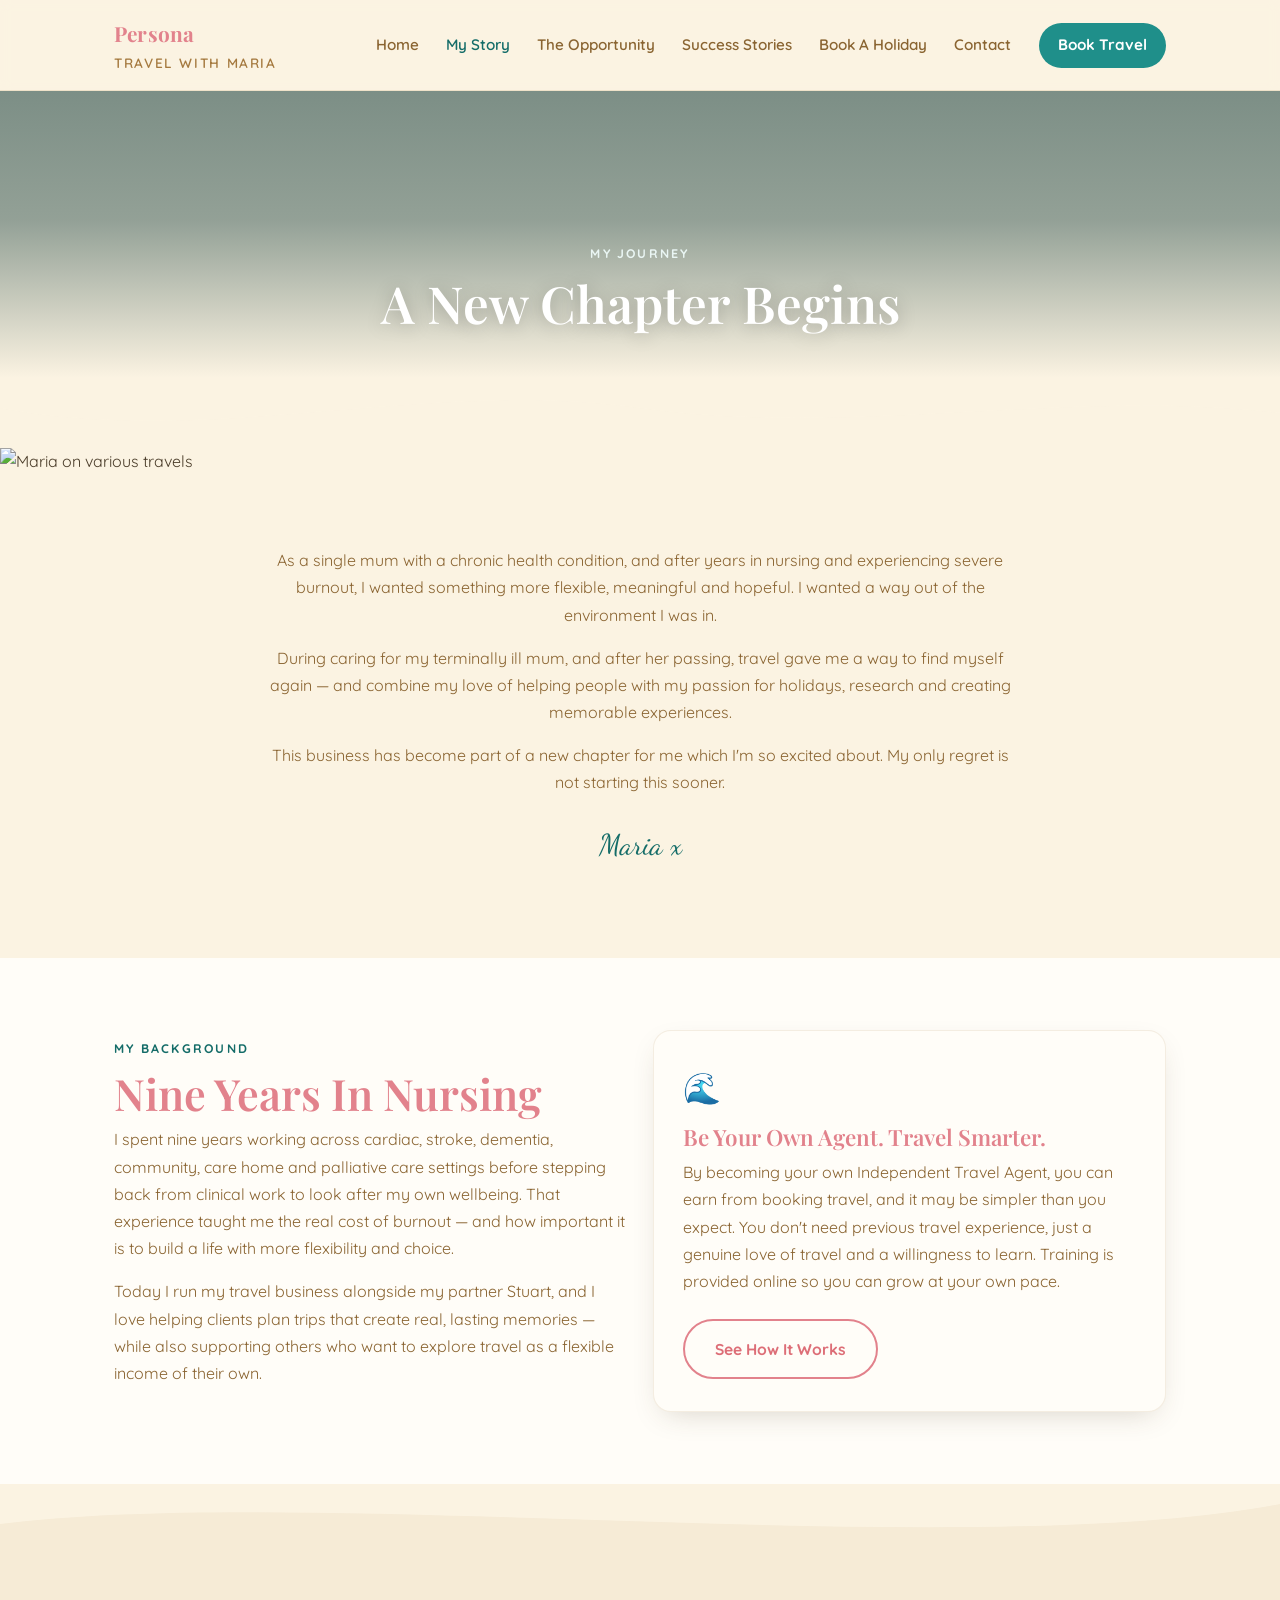
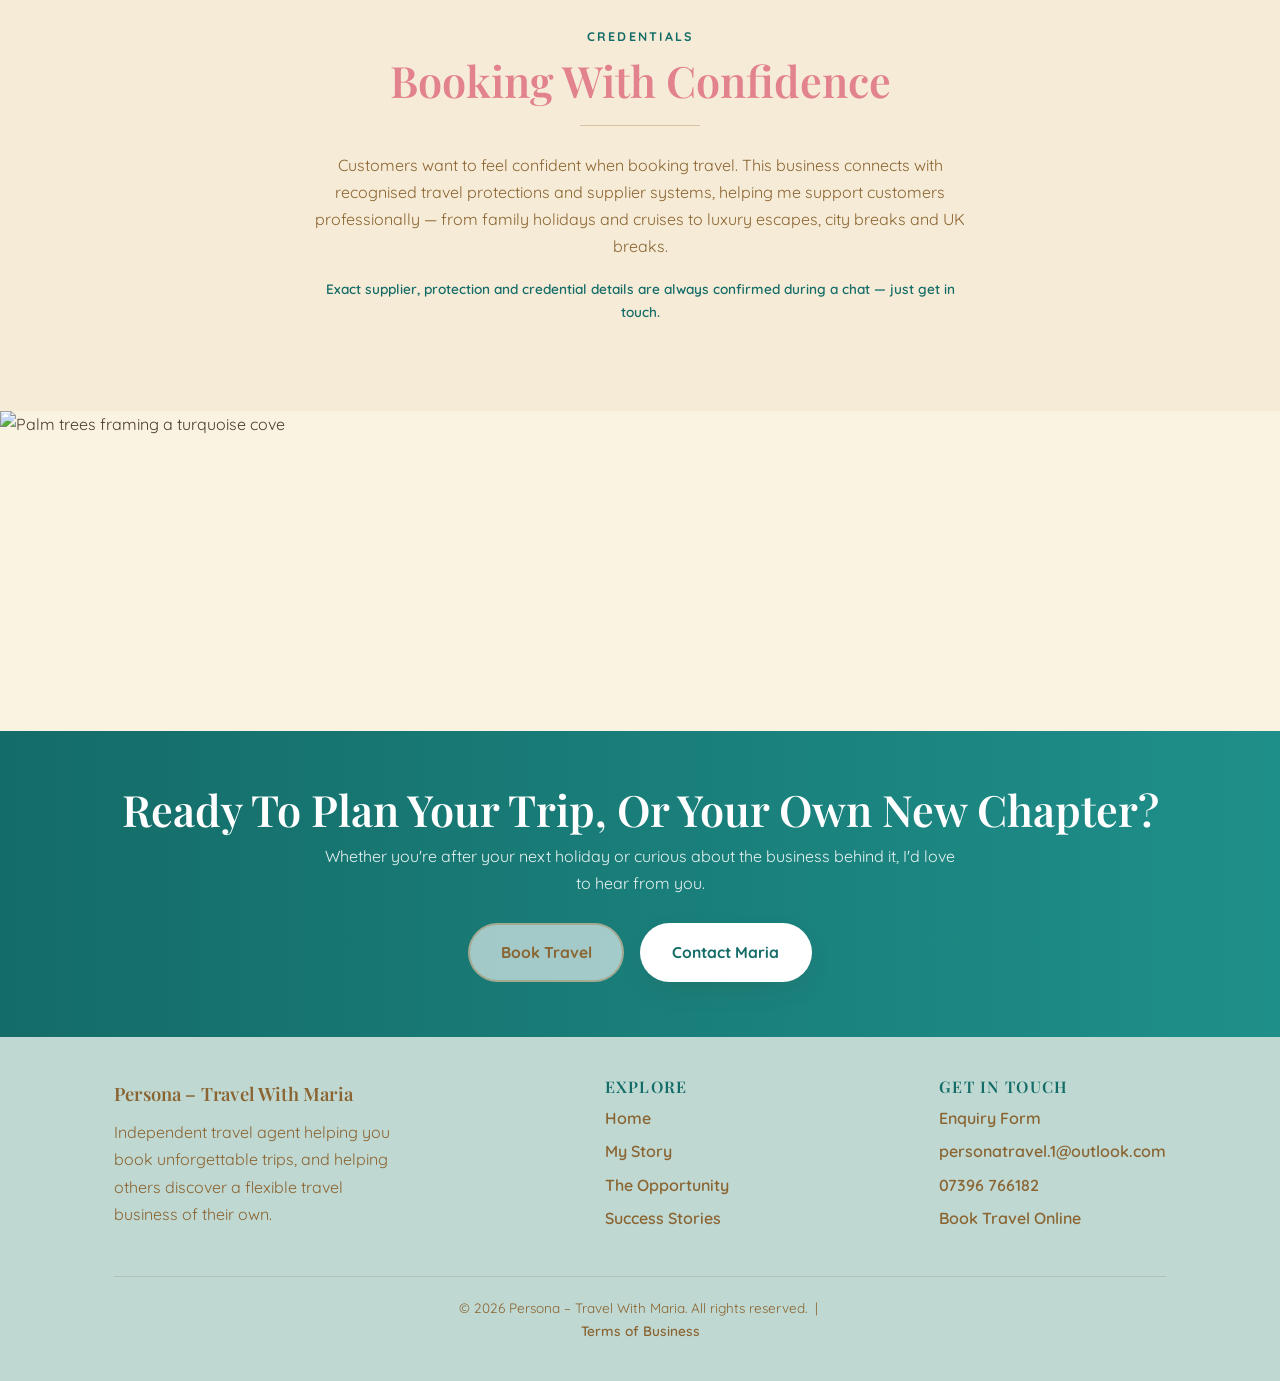
==== about.html @ ccb89469 "Add files via upload" ====
<!DOCTYPE html>
<html lang="en">
<head>
<meta charset="UTF-8">
<meta name="viewport" content="width=device-width, initial-scale=1.0">
<title>My Story | Persona – Travel With Maria</title>
<meta name="description" content="From nursing and burnout to building a flexible travel business — read Maria's journey.">
<link rel="stylesheet" href="style.css">
<meta property="og:type" content="website">
<meta property="og:title" content="My Story | Persona – Travel With Maria">
<meta property="og:description" content="From nursing and burnout to building a flexible travel business — read Maria's journey.">
<meta property="og:image" content="https://personatravelwithmaria.github.io/Persona-travel-with-maria/images/beach-cove-rocks.jpg">
<meta property="og:url" content="https://personatravelwithmaria.github.io/Persona-travel-with-maria/about.html">
<meta name="twitter:card" content="summary_large_image">
<meta name="twitter:title" content="My Story | Persona – Travel With Maria">
<meta name="twitter:description" content="From nursing and burnout to building a flexible travel business — read Maria's journey.">
<meta name="twitter:image" content="https://personatravelwithmaria.github.io/Persona-travel-with-maria/images/beach-cove-rocks.jpg">
</head>
<body>

<header class="site-header">
  <div class="nav-wrap">
    <a href="index.html" class="brand">Persona<span>Travel With Maria</span></a>
    <button class="nav-toggle" aria-label="Menu" onclick="document.querySelector('.main-nav').classList.toggle('open')">☰</button>
    <nav class="main-nav">
      <a href="index.html">Home</a>
      <a href="about.html" class="active">My Story</a>
      <a href="opportunity.html">The Opportunity</a>
      <a href="success-stories.html">Success Stories</a>
      <a href="holidays.html">Book A Holiday</a>
      <a href="contact.html">Contact</a>
      <a href="https://personatravelwithmaria.inteletravel.uk" target="_blank" rel="noopener" class="cta-link">Book Travel</a>
    </nav>
  </div>
</header>

<section class="hero photo" style="padding-bottom:2.5rem;background-image:url('images/beach-cove-rocks.jpg');">
  <div class="container hero-inner">
    <span class="eyebrow">My Journey</span>
    <h1 style="font-size:clamp(2.2rem,4.5vw,3.2rem);">A New Chapter Begins</h1>
  </div>
</section>

<div class="wave" aria-hidden="true">
  <svg viewBox="0 0 1200 70" preserveAspectRatio="none"><path d="M0,30 C200,70 400,0 600,30 C800,60 1000,10 1200,35 L1200,70 L0,70 Z" fill="#fbf3e2"/></svg>
</div>

<img src="images/maria-journey-strip.jpg" alt="Maria on various travels" style="width:100%;max-width:1400px;height:auto;display:block;margin:0 auto;">

<section class="section cream">
  <div class="container" style="max-width:800px;">
    <p style="text-align:center;">As a single mum with a chronic health condition, and after years in nursing and experiencing severe burnout, I wanted something more flexible, meaningful and hopeful. I wanted a way out of the environment I was in.</p>
    <p style="text-align:center;">During caring for my terminally ill mum, and after her passing, travel gave me a way to find myself again — and combine my love of helping people with my passion for holidays, research and creating memorable experiences.</p>
    <p style="text-align:center;">This business has become part of a new chapter for me which I'm so excited about. My only regret is not starting this sooner.</p>
    <p class="script center" style="font-size:1.8rem;margin-top:1.5rem;">Maria x</p>
  </div>
</section>

<section class="section white">
  <div class="container">
    <div class="grid cols-2" style="align-items:center;">
      <div>
        <span class="eyebrow">My Background</span>
        <h2>Nine Years In Nursing</h2>
        <p>I spent nine years working across cardiac, stroke, dementia, community, care home and palliative care settings before stepping back from clinical work to look after my own wellbeing. That experience taught me the real cost of burnout — and how important it is to build a life with more flexibility and choice.</p>
        <p>Today I run my travel business alongside my partner Stuart, and I love helping clients plan trips that create real, lasting memories — while also supporting others who want to explore travel as a flexible income of their own.</p>
      </div>
      <div class="card">
        <span class="icon">🌊</span>
        <h3>Be Your Own Agent. Travel Smarter.</h3>
        <p>By becoming your own Independent Travel Agent, you can earn from booking travel, and it may be simpler than you expect. You don't need previous travel experience, just a genuine love of travel and a willingness to learn. Training is provided online so you can grow at your own pace.</p>
        <a href="opportunity.html" class="btn btn-outline" style="margin-top:.5rem;">See How It Works</a>
      </div>
    </div>
  </div>
</section>

<div class="wave" aria-hidden="true">
  <svg viewBox="0 0 1200 70" preserveAspectRatio="none"><path d="M0,40 C300,0 900,80 1200,20 L1200,70 L0,70 Z" fill="#f6ebd6"/></svg>
</div>

<section class="section soft">
  <div class="container center" style="max-width:700px;">
    <span class="eyebrow">Credentials</span>
    <h2>Booking With Confidence</h2>
    <hr class="divider">
    <p>Customers want to feel confident when booking travel. This business connects with recognised travel protections and supplier systems, helping me support customers professionally — from family holidays and cruises to luxury escapes, city breaks and UK breaks.</p>
    <p style="font-size:.85rem;color:var(--teal-deep);font-weight:600;">Exact supplier, protection and credential details are always confirmed during a chat — just get in touch.</p>
  </div>
</section>

<img src="images/beach-palm-frame.jpg" alt="Palm trees framing a turquoise cove" style="width:100%;height:320px;object-fit:cover;display:block;">

<section class="strip">
  <h2>Ready To Plan Your Trip, Or Your Own New Chapter?</h2>
  <p>Whether you're after your next holiday or curious about the business behind it, I'd love to hear from you.</p>
  <div class="button-row">
    <a href="https://personatravelwithmaria.inteletravel.uk" target="_blank" rel="noopener" class="btn btn-ghost">Book Travel</a>
    <a href="contact.html" class="btn btn-primary" style="background:#fff;color:var(--teal-deep);">Contact Maria</a>
  </div>
</section>

<footer class="site-footer">
  <div class="container">
    <div class="foot-grid">
      <div>
        <a href="index.html" class="brand" style="font-size:1.15rem;">Persona – Travel With Maria</a>
        <p style="margin-top:.6rem;max-width:280px;">Independent travel agent helping you book unforgettable trips, and helping others discover a flexible travel business of their own.</p>
      </div>
      <div>
        <h4>Explore</h4>
        <a href="index.html">Home</a>
        <a href="about.html">My Story</a>
        <a href="opportunity.html">The Opportunity</a>
        <a href="success-stories.html">Success Stories</a>
      </div>
      <div>
        <h4>Get In Touch</h4>
        <a href="contact.html">Enquiry Form</a>
        <a href="mailto:personatravel.1@outlook.com">personatravel.1@outlook.com</a>
        <a href="tel:+447396766182">07396 766182</a>
        <a href="https://personatravelwithmaria.inteletravel.uk" target="_blank" rel="noopener">Book Travel Online</a>
      </div>
    </div>
    <div class="foot-bottom">
      &copy; <span id="year"></span> Persona – Travel With Maria. All rights reserved. &nbsp;|&nbsp; <a href="terms.html">Terms of Business</a>
    </div>
  </div>
</footer>
<script>document.getElementById('year').textContent = new Date().getFullYear();</script>
</body>
</html>
---- style.css ----
/* ============================================
   Persona – Travel With Maria
   Shared stylesheet
   ============================================ */

@import url('https://fonts.googleapis.com/css2?family=Playfair+Display:ital,wght@0,500;0,600;0,700;1,500&family=Quicksand:wght@400;500;600;700&family=Dancing+Script:wght@600;700&display=swap');

:root{
  --cream: #fbf3e2;
  --cream-soft: #f6ebd6;
  --white: #fffdf8;
  --coral: #e2828c;
  --coral-deep: #dd6e77;
  --gold: #a5793f;
  --gold-dark: #8a6431;
  --sage: #bfd8d2;
  --sage-deep: #a9cbc3;
  --teal: #1f8f8a;
  --teal-deep: #146c68;
  --ink: #4a3c29;
  --shadow: 0 10px 30px -12px rgba(74,60,41,0.25);
  --radius: 18px;
}

*{ box-sizing: border-box; }

html{ scroll-behavior: smooth; }

body{
  margin: 0;
  font-family: 'Quicksand', sans-serif;
  color: var(--ink);
  background: var(--cream);
  line-height: 1.7;
  -webkit-font-smoothing: antialiased;
}

h1,h2,h3,h4{
  font-family: 'Playfair Display', serif;
  color: var(--coral);
  font-weight: 600;
  margin: 0 0 .5rem;
  line-height: 1.15;
}

h1{ font-size: clamp(2.4rem, 5vw, 4rem); }
h2{ font-size: clamp(1.9rem, 4vw, 2.7rem); }
h3{ font-size: 1.4rem; }

p{ margin: 0 0 1rem; color: var(--gold-dark); }

a{ color: inherit; }

.script{
  font-family: 'Dancing Script', cursive;
  color: var(--teal-deep);
}

.eyebrow{
  text-transform: uppercase;
  letter-spacing: .18em;
  font-size: .78rem;
  font-weight: 700;
  color: var(--teal-deep);
  display: block;
  margin-bottom: .6rem;
}

.container{
  max-width: 1100px;
  margin: 0 auto;
  padding: 0 1.5rem;
}

.section{
  padding: 4.5rem 0;
}
.section.tight{ padding: 3rem 0; }
.section.cream{ background: var(--cream); }
.section.soft{ background: var(--cream-soft); }
.section.white{ background: var(--white); }

.center{ text-align: center; }

.divider{
  border: none;
  border-top: 1px solid rgba(165,121,63,0.35);
  width: 120px;
  margin: 1.2rem auto 1.6rem;
  position: relative;
}
.divider.left{ margin-left: 0; }
.divider::after{
  content: "✦";
  position: absolute;
  top: -11px; left: 50%;
  transform: translateX(-50%);
  background: inherit;
  color: var(--gold);
  font-size: .8rem;
  padding: 0 .4rem;
}
.section.cream .divider::after{ background: var(--cream); }
.section.soft .divider::after{ background: var(--cream-soft); }
.section.white .divider::after{ background: var(--white); }

/* ---------- Wave divider (signature motif) ---------- */
.wave{
  display:block;
  width: 100%;
  height: 70px;
  line-height: 0;
}
.wave svg{ width:100%; height:100%; display:block; }

/* ---------- Header / Nav ---------- */
header.site-header{
  position: sticky;
  top: 0;
  z-index: 100;
  background: rgba(251,243,226,0.92);
  backdrop-filter: blur(6px);
  border-bottom: 1px solid rgba(165,121,63,0.15);
}
.nav-wrap{
  max-width: 1100px;
  margin: 0 auto;
  padding: 1rem 1.5rem;
  display: flex;
  align-items: center;
  justify-content: space-between;
  gap: 1rem;
}
.brand{
  font-family: 'Playfair Display', serif;
  color: var(--coral);
  font-size: 1.3rem;
  font-weight: 700;
  text-decoration: none;
  letter-spacing: .01em;
}
.brand span{ color: var(--gold); font-family:'Quicksand',sans-serif; font-weight:600; font-size:.85rem; display:block; letter-spacing:.12em; text-transform:uppercase;}
nav.main-nav{
  display: flex;
  align-items: center;
  gap: 1.7rem;
  flex-wrap: wrap;
}
nav.main-nav a{
  text-decoration: none;
  font-weight: 600;
  font-size: .95rem;
  color: var(--gold-dark);
  position: relative;
  padding: .2rem 0;
}
nav.main-nav a:hover, nav.main-nav a.active{ color: var(--teal-deep); }
nav.main-nav a.cta-link{
  background: var(--teal);
  color: #fff !important;
  padding: .6rem 1.2rem;
  border-radius: 999px;
  font-weight: 700;
}
nav.main-nav a.cta-link:hover{ background: var(--teal-deep); }

.nav-toggle{ display:none; }

/* ---------- Hero ---------- */
.hero{
  position: relative;
  padding: 5.5rem 0 4rem;
  background: linear-gradient(180deg, #eaf6f4 0%, var(--cream) 70%);
  overflow: hidden;
  text-align: center;
}
.hero::before{
  content:"";
  position:absolute; inset:0 0 auto 0; height: 260px;
  background:
    radial-gradient(60% 70% at 20% 0%, rgba(31,143,138,0.35), transparent 60%),
    radial-gradient(50% 60% at 80% 0%, rgba(191,216,210,0.55), transparent 60%),
    linear-gradient(180deg, #1f8f8a 0%, #63b9b1 35%, #cfe9e3 75%, rgba(251,243,226,0) 100%);
  opacity: .9;
}
.hero-inner{ position: relative; z-index: 2; max-width: 780px; margin: 0 auto; padding-top: 2.5rem;}
.hero .eyebrow{ color: var(--teal-deep); }
.hero h1{ margin-bottom: .3rem; }
.hero .sub{
  font-family: 'Quicksand', sans-serif;
  color: var(--gold-dark);
  font-size: 1.25rem;
  font-weight: 600;
  margin: 1rem 0 2rem;
}

/* ---------- Photo hero variant ---------- */
.hero.photo{
  background-size: cover;
  background-position: center;
  padding: 7rem 0 5.5rem;
}
.hero.photo::before{
  background: linear-gradient(180deg, rgba(20,60,58,.55) 0%, rgba(20,60,58,.45) 45%, rgba(251,243,226,0.97) 100%);
  height: 100%;
  opacity: 1;
}
.hero.photo .eyebrow{ color: #eaf6f4; }
.hero.photo h1{ color: #fff; text-shadow: 0 2px 18px rgba(0,0,0,.25); }
.hero.photo .sub{ color: #fdf8ea; }

/* ---------- Full-bleed photo banner (mid page) ---------- */
.photo-banner{
  position: relative;
  background-size: cover;
  background-position: center;
  padding: 4.5rem 1.5rem;
  text-align: center;
  color: #fff;
}
.photo-banner::before{
  content:"";
  position:absolute; inset:0;
  background: linear-gradient(90deg, rgba(20,60,58,.72), rgba(31,143,138,.42));
}
.photo-banner > *{ position: relative; z-index: 2; }
.photo-banner h2{ color: #fff; text-shadow: 0 2px 14px rgba(0,0,0,.25); }
.photo-banner p{ color: rgba(255,255,255,.92); max-width: 640px; margin: 0 auto 1.5rem; }
.button-row{
  display: flex;
  gap: 1rem;
  justify-content: center;
  flex-wrap: wrap;
}

/* ---------- Buttons ---------- */
.btn{
  display: inline-block;
  padding: .9rem 1.9rem;
  border-radius: 999px;
  font-weight: 700;
  text-decoration: none;
  font-size: .98rem;
  border: 2px solid transparent;
  transition: transform .15s ease, box-shadow .15s ease, background .15s ease;
  cursor: pointer;
}
.btn:hover{ transform: translateY(-2px); }
.btn-primary{ background: var(--teal); color: #fff; box-shadow: var(--shadow); }
.btn-primary:hover{ background: var(--teal-deep); }
.btn-outline{ background: transparent; border-color: var(--coral); color: var(--coral-deep); }
.btn-outline:hover{ background: var(--coral); color: #fff; }
.btn-ghost{ background: rgba(255,255,255,0.6); border-color: rgba(165,121,63,.4); color: var(--gold-dark); }

/* ---------- Cards / Grids ---------- */
.grid{
  display: grid;
  gap: 1.6rem;
}
.grid.cols-2{ grid-template-columns: repeat(2, 1fr); }
.grid.cols-3{ grid-template-columns: repeat(3, 1fr); }
.grid.cols-4{ grid-template-columns: repeat(4, 1fr); }

.card{
  background: var(--white);
  border-radius: var(--radius);
  padding: 2rem 1.8rem;
  box-shadow: var(--shadow);
  border: 1px solid rgba(165,121,63,.12);
}
.card h3{ color: var(--coral); }
.card .icon{ font-size: 1.9rem; display:block; margin-bottom: .7rem; }

.pill{
  display:inline-block;
  background: var(--cream-soft);
  color: var(--gold-dark);
  border: 1px solid rgba(165,121,63,.3);
  border-radius: 999px;
  padding: .5rem 1.1rem;
  font-weight: 600;
  font-size: .92rem;
  margin: .25rem;
}

.avatar{
  width: 76px; height: 76px;
  border-radius: 50%;
  background: linear-gradient(135deg, var(--teal), var(--sage-deep));
  color: #fff;
  display:flex; align-items:center; justify-content:center;
  font-family:'Playfair Display',serif;
  font-size: 1.6rem;
  font-weight: 700;
  margin: 0 auto 1rem;
  box-shadow: var(--shadow);
}
.avatar-photo{
  width: 108px; height: 108px;
  border-radius: 22px;
  object-fit: cover;
  display: block;
  margin: 0 auto 1rem;
  box-shadow: var(--shadow);
  border: 3px solid var(--white);
  background: var(--cream-soft);
}

/* ---------- Banner strips ---------- */
.strip{
  background: linear-gradient(90deg, var(--teal-deep), var(--teal));
  color: #fff;
  text-align: center;
  padding: 3.4rem 1.5rem;
}
.strip h2{ color: #fff; }
.strip p{ color: rgba(255,255,255,.9); max-width: 640px; margin: 0 auto 1.6rem; }

.sage-band{ background: var(--sage); height: 60px; }

/* ---------- FAQ ---------- */
details.faq{
  background: var(--white);
  border-radius: 14px;
  padding: 1.1rem 1.4rem;
  margin-bottom: .9rem;
  border: 1px solid rgba(165,121,63,.15);
  box-shadow: var(--shadow);
}
details.faq summary{
  cursor: pointer;
  font-weight: 700;
  color: var(--coral-deep);
  font-family:'Playfair Display',serif;
  font-size: 1.05rem;
  list-style: none;
}
details.faq summary::-webkit-details-marker{ display:none; }
details.faq summary::after{
  content: "+";
  float: right;
  color: var(--teal);
  font-weight: 700;
  font-size: 1.2rem;
}
details.faq[open] summary::after{ content: "–"; }
details.faq p{ margin-top: .8rem; }

/* ---------- Testimonial ---------- */
.testimonial{
  background: var(--white);
  border-radius: var(--radius);
  padding: 2.2rem;
  box-shadow: var(--shadow);
  border: 1px solid rgba(165,121,63,.12);
}
.testimonial h3{ font-family:'Dancing Script',cursive; font-size:1.9rem; color: var(--gold); margin-bottom: .4rem;}
.testimonial p{ font-size: .97rem; }

/* ---------- Footer ---------- */
footer.site-footer{
  background: var(--sage);
  padding: 2.6rem 0 2rem;
  color: var(--gold-dark);
}
footer.site-footer .foot-grid{
  display:flex; flex-wrap:wrap; gap: 2rem; justify-content: space-between; align-items:flex-start;
}
footer.site-footer h4{ color: var(--teal-deep); font-size:1rem; text-transform:uppercase; letter-spacing:.08em; }
footer.site-footer a{ text-decoration:none; color: var(--gold-dark); display:block; margin-bottom:.4rem; font-weight:600;}
footer.site-footer a:hover{ color: var(--teal-deep); }
.foot-bottom{
  text-align:center;
  margin-top: 2rem;
  padding-top: 1.2rem;
  border-top: 1px solid rgba(74,60,41,.15);
  font-size: .85rem;
}
.foot-bottom a{ display:inline; color: var(--teal-deep); }

/* ---------- Forms ---------- */
form.enquiry{
  background: var(--white);
  border-radius: var(--radius);
  padding: 2.4rem;
  box-shadow: var(--shadow);
  border: 1px solid rgba(165,121,63,.12);
  max-width: 640px;
  margin: 0 auto;
}
.field{ margin-bottom: 1.3rem; }
.field label{
  display:block;
  font-weight: 700;
  color: var(--gold-dark);
  margin-bottom: .4rem;
  font-size: .92rem;
}
.field input, .field select, .field textarea{
  width: 100%;
  padding: .8rem 1rem;
  border-radius: 10px;
  border: 1.5px solid rgba(165,121,63,.35);
  background: var(--cream-soft);
  font-family: 'Quicksand', sans-serif;
  font-size: .97rem;
  color: var(--ink);
}
.field textarea{ min-height: 130px; resize: vertical; }
.field input:focus, .field select:focus, .field textarea:focus{
  outline: 3px solid rgba(31,143,138,.35);
  border-color: var(--teal);
}
.contact-info{
  display:flex; gap: 1.4rem; flex-wrap: wrap; justify-content:center; margin: 1.6rem 0 2.6rem;
}
.contact-info .item{
  background: var(--white);
  border-radius: 14px;
  padding: 1.1rem 1.6rem;
  box-shadow: var(--shadow);
  font-weight: 700;
  color: var(--teal-deep);
  text-decoration: none;
  border: 1px solid rgba(165,121,63,.12);
}
.contact-info .item span{ display:block; color: var(--gold-dark); font-weight:600; font-size:.8rem; text-transform:uppercase; letter-spacing:.06em; }

/* ---------- Terms page ---------- */
.legal h2{ margin-top: 2.2rem; font-size: 1.35rem; }
.legal ul{ color: var(--gold-dark); }
.legal p, .legal li{ color: var(--gold-dark); }
.legal .meta{ color: var(--teal-deep); font-weight: 700; }

/* ---------- Responsive ---------- */
@media (max-width: 860px){
  .grid.cols-2, .grid.cols-3, .grid.cols-4{ grid-template-columns: 1fr; }
  .contact-info{ flex-direction: column; align-items: stretch; }
}
@media (max-width: 720px){
  nav.main-nav{
    position: fixed; inset: 64px 0 auto auto;
    flex-direction: column;
    background: var(--cream);
    width: 220px;
    padding: 1.2rem;
    border-radius: 0 0 0 14px;
    box-shadow: var(--shadow);
    align-items: flex-start;
    transform: translateX(110%);
    transition: transform .25s ease;
  }
  nav.main-nav.open{ transform: translateX(0); }
  .nav-toggle{
    display:block;
    background:none; border:none; font-size:1.6rem; color:var(--coral); cursor:pointer;
  }
}
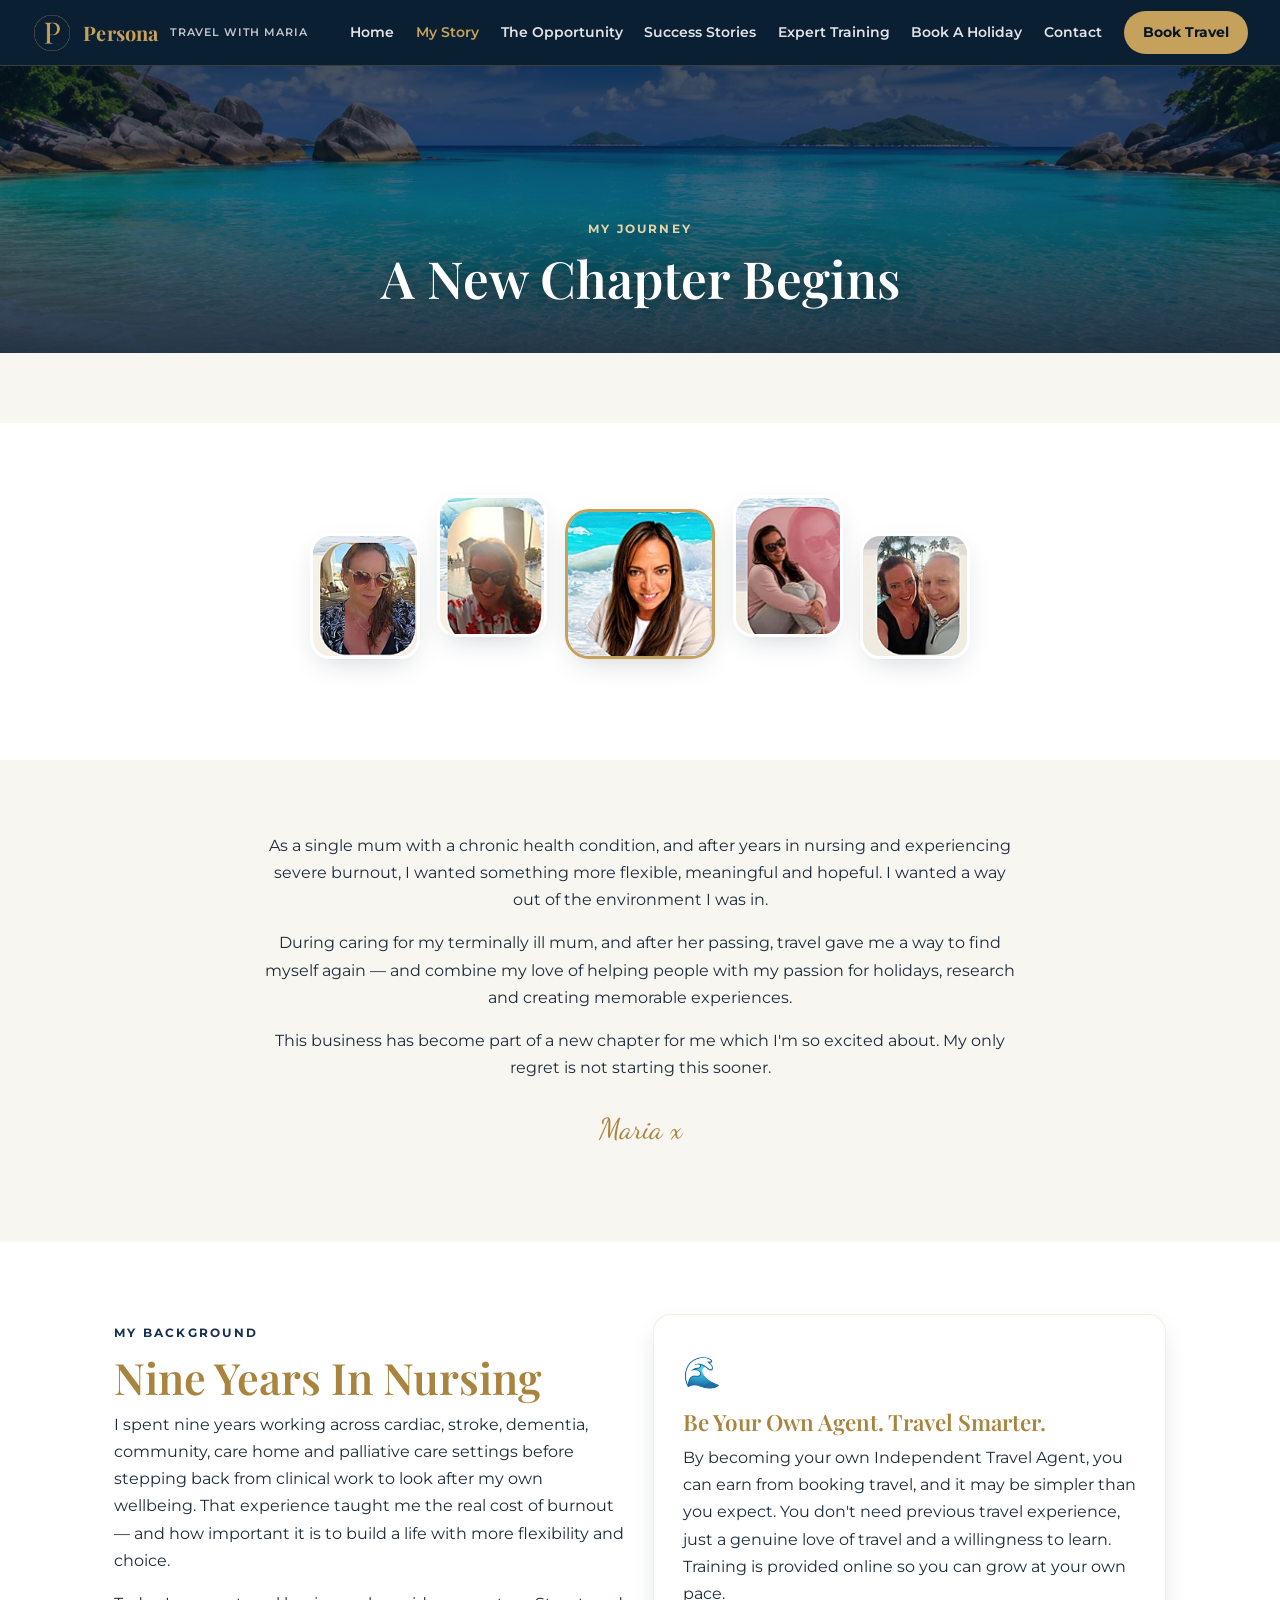
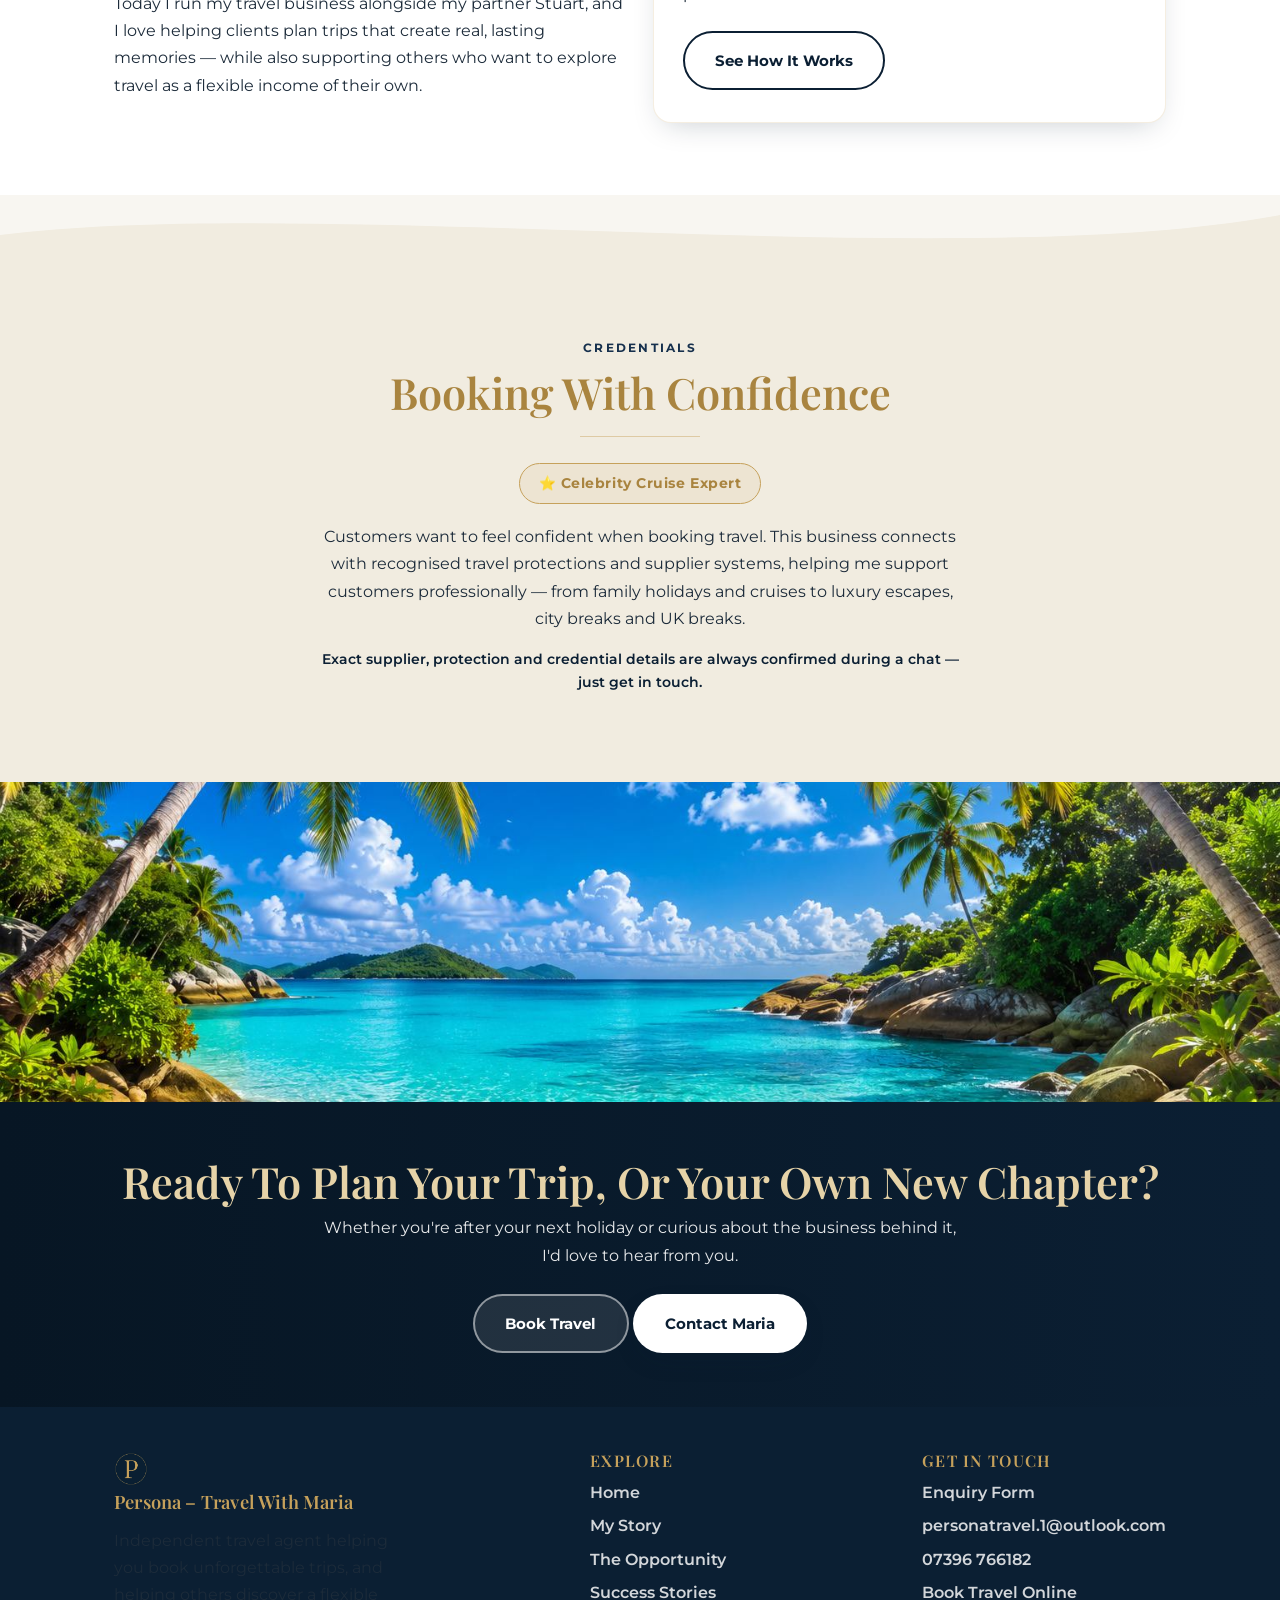
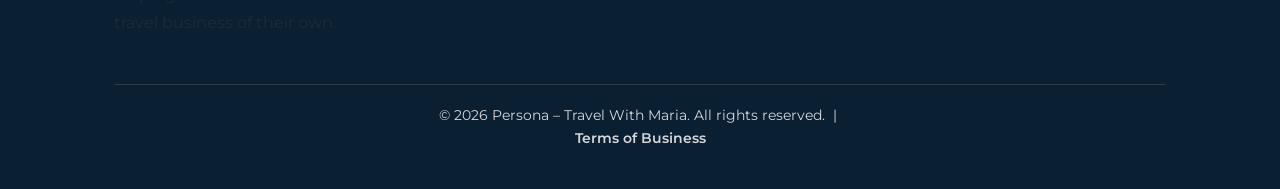
==== commit de3d5da7: "Add files via upload" ====
--- a/about.html
+++ b/about.html
@@ -20,13 +20,14 @@
 
 <header class="site-header">
   <div class="nav-wrap">
-    <a href="index.html" class="brand">Persona<span>Travel With Maria</span></a>
+    <a href="index.html" class="brand"><img src="images/logo-p.png" alt="Persona logo" class="logo-mark">Persona<span>Travel With Maria</span></a>
     <button class="nav-toggle" aria-label="Menu" onclick="document.querySelector('.main-nav').classList.toggle('open')">☰</button>
     <nav class="main-nav">
       <a href="index.html">Home</a>
       <a href="about.html" class="active">My Story</a>
       <a href="opportunity.html">The Opportunity</a>
       <a href="success-stories.html">Success Stories</a>
+      <a href="training.html">Expert Training</a>
       <a href="holidays.html">Book A Holiday</a>
       <a href="contact.html">Contact</a>
       <a href="https://personatravelwithmaria.inteletravel.uk" target="_blank" rel="noopener" class="cta-link">Book Travel</a>
@@ -42,10 +43,20 @@
 </section>
 
 <div class="wave" aria-hidden="true">
-  <svg viewBox="0 0 1200 70" preserveAspectRatio="none"><path d="M0,30 C200,70 400,0 600,30 C800,60 1000,10 1200,35 L1200,70 L0,70 Z" fill="#fbf3e2"/></svg>
+  <svg viewBox="0 0 1200 70" preserveAspectRatio="none"><path d="M0,30 C200,70 400,0 600,30 C800,60 1000,10 1200,35 L1200,70 L0,70 Z" fill="#f8f6f1"/></svg>
 </div>
 
-<img src="images/maria-journey-strip.jpg" alt="Maria on various travels" style="width:100%;max-width:1400px;height:auto;display:block;margin:0 auto;">
+<section class="section white">
+  <div class="container center">
+    <div style="display:flex;justify-content:center;align-items:flex-end;gap:1.1rem;flex-wrap:wrap;margin-bottom:1.8rem;">
+      <img src="images/journey/p1_single.jpg" alt="Maria travelling" style="width:110px;height:126px;object-fit:cover;border-radius:20px;box-shadow:var(--shadow);border:3px solid var(--white);">
+      <img src="images/journey/p2_floral.jpg" alt="Maria travelling" style="width:110px;height:142px;object-fit:cover;border-radius:20px;box-shadow:var(--shadow);border:3px solid var(--white);margin-bottom:1.4rem;">
+      <img src="images/journey/p3_main.jpg" alt="Maria" style="width:150px;height:150px;object-fit:cover;border-radius:24px;box-shadow:var(--shadow);border:3px solid var(--gold);">
+      <img src="images/journey/p4_pink.jpg" alt="Maria travelling" style="width:110px;height:142px;object-fit:cover;border-radius:20px;box-shadow:var(--shadow);border:3px solid var(--white);margin-bottom:1.4rem;">
+      <img src="images/journey/p5_couple.jpg" alt="Maria and Stuart" style="width:110px;height:126px;object-fit:cover;border-radius:20px;box-shadow:var(--shadow);border:3px solid var(--white);">
+    </div>
+  </div>
+</section>
 
 <section class="section cream">
   <div class="container" style="max-width:800px;">
@@ -76,7 +87,7 @@
 </section>
 
 <div class="wave" aria-hidden="true">
-  <svg viewBox="0 0 1200 70" preserveAspectRatio="none"><path d="M0,40 C300,0 900,80 1200,20 L1200,70 L0,70 Z" fill="#f6ebd6"/></svg>
+  <svg viewBox="0 0 1200 70" preserveAspectRatio="none"><path d="M0,40 C300,0 900,80 1200,20 L1200,70 L0,70 Z" fill="#f1ece0"/></svg>
 </div>
 
 <section class="section soft">
@@ -84,8 +95,9 @@
     <span class="eyebrow">Credentials</span>
     <h2>Booking With Confidence</h2>
     <hr class="divider">
+    <span class="badge-gold" style="background:rgba(198,161,91,.1);color:var(--gold-deep);">⭐ Celebrity Cruise Expert</span>
     <p>Customers want to feel confident when booking travel. This business connects with recognised travel protections and supplier systems, helping me support customers professionally — from family holidays and cruises to luxury escapes, city breaks and UK breaks.</p>
-    <p style="font-size:.85rem;color:var(--teal-deep);font-weight:600;">Exact supplier, protection and credential details are always confirmed during a chat — just get in touch.</p>
+    <p style="font-size:.85rem;color:var(--navy);font-weight:600;">Exact supplier, protection and credential details are always confirmed during a chat — just get in touch.</p>
   </div>
 </section>
 
@@ -96,7 +108,7 @@
   <p>Whether you're after your next holiday or curious about the business behind it, I'd love to hear from you.</p>
   <div class="button-row">
     <a href="https://personatravelwithmaria.inteletravel.uk" target="_blank" rel="noopener" class="btn btn-ghost">Book Travel</a>
-    <a href="contact.html" class="btn btn-primary" style="background:#fff;color:var(--teal-deep);">Contact Maria</a>
+    <a href="contact.html" class="btn btn-primary" style="background:#fff;color:var(--navy);">Contact Maria</a>
   </div>
 </section>
 
@@ -104,7 +116,7 @@
   <div class="container">
     <div class="foot-grid">
       <div>
-        <a href="index.html" class="brand" style="font-size:1.15rem;">Persona – Travel With Maria</a>
+        <a href="index.html" class="brand" style="font-size:1.15rem;"><img src="images/logo-p.png" alt="Persona logo" class="logo-mark" style="width:34px;height:34px;">Persona – Travel With Maria</a>
         <p style="margin-top:.6rem;max-width:280px;">Independent travel agent helping you book unforgettable trips, and helping others discover a flexible travel business of their own.</p>
       </div>
       <div>
--- a/style.css
+++ b/style.css
@@ -1,24 +1,22 @@
 /* ============================================
    Persona – Travel With Maria
-   Shared stylesheet
+   Shared stylesheet — Navy & Gold Edition
    ============================================ */
 
-@import url('https://fonts.googleapis.com/css2?family=Playfair+Display:ital,wght@0,500;0,600;0,700;1,500&family=Quicksand:wght@400;500;600;700&family=Dancing+Script:wght@600;700&display=swap');
+@import url('https://fonts.googleapis.com/css2?family=Playfair+Display:ital,wght@0,500;0,600;0,700;1,500&family=Montserrat:wght@400;500;600;700;800&family=Dancing+Script:wght@600;700&display=swap');
 
 :root{
-  --cream: #fbf3e2;
-  --cream-soft: #f6ebd6;
-  --white: #fffdf8;
-  --coral: #e2828c;
-  --coral-deep: #dd6e77;
-  --gold: #a5793f;
-  --gold-dark: #8a6431;
-  --sage: #bfd8d2;
-  --sage-deep: #a9cbc3;
-  --teal: #1f8f8a;
-  --teal-deep: #146c68;
-  --ink: #4a3c29;
-  --shadow: 0 10px 30px -12px rgba(74,60,41,0.25);
+  --navy: #0b1f33;
+  --navy-deep: #071624;
+  --navy-soft: #16304d;
+  --gold: #c6a15b;
+  --gold-deep: #a9843f;
+  --gold-light: #e6d3a8;
+  --white: #ffffff;
+  --ivory: #f8f6f1;
+  --ivory-soft: #f1ece0;
+  --ink: #1c2b3a;
+  --shadow: 0 10px 30px -12px rgba(11,31,51,0.25);
   --radius: 18px;
 }
 
@@ -28,16 +26,16 @@
 
 body{
   margin: 0;
-  font-family: 'Quicksand', sans-serif;
+  font-family: 'Montserrat', sans-serif;
   color: var(--ink);
-  background: var(--cream);
+  background: var(--ivory);
   line-height: 1.7;
   -webkit-font-smoothing: antialiased;
 }
 
 h1,h2,h3,h4{
   font-family: 'Playfair Display', serif;
-  color: var(--coral);
+  color: var(--gold-deep);
   font-weight: 600;
   margin: 0 0 .5rem;
   line-height: 1.15;
@@ -47,13 +45,13 @@
 h2{ font-size: clamp(1.9rem, 4vw, 2.7rem); }
 h3{ font-size: 1.4rem; }
 
-p{ margin: 0 0 1rem; color: var(--gold-dark); }
+p{ margin: 0 0 1rem; color: var(--ink); }
 
 a{ color: inherit; }
 
 .script{
   font-family: 'Dancing Script', cursive;
-  color: var(--teal-deep);
+  color: var(--gold-deep);
 }
 
 .eyebrow{
@@ -61,7 +59,7 @@
   letter-spacing: .18em;
   font-size: .78rem;
   font-weight: 700;
-  color: var(--teal-deep);
+  color: var(--navy-soft);
   display: block;
   margin-bottom: .6rem;
 }
@@ -76,15 +74,15 @@
   padding: 4.5rem 0;
 }
 .section.tight{ padding: 3rem 0; }
-.section.cream{ background: var(--cream); }
-.section.soft{ background: var(--cream-soft); }
+.section.cream{ background: var(--ivory); }
+.section.soft{ background: var(--ivory-soft); }
 .section.white{ background: var(--white); }
 
 .center{ text-align: center; }
 
 .divider{
   border: none;
-  border-top: 1px solid rgba(165,121,63,0.35);
+  border-top: 1px solid rgba(198,161,91,0.45);
   width: 120px;
   margin: 1.2rem auto 1.6rem;
   position: relative;
@@ -100,8 +98,8 @@
   font-size: .8rem;
   padding: 0 .4rem;
 }
-.section.cream .divider::after{ background: var(--cream); }
-.section.soft .divider::after{ background: var(--cream-soft); }
+.section.cream .divider::after{ background: var(--ivory); }
+.section.soft .divider::after{ background: var(--ivory-soft); }
 .section.white .divider::after{ background: var(--white); }
 
 /* ---------- Wave divider (signature motif) ---------- */
@@ -118,51 +116,60 @@
   position: sticky;
   top: 0;
   z-index: 100;
-  background: rgba(251,243,226,0.92);
-  backdrop-filter: blur(6px);
-  border-bottom: 1px solid rgba(165,121,63,0.15);
+  background: var(--navy);
+  border-bottom: 1px solid rgba(198,161,91,0.25);
 }
 .nav-wrap{
-  max-width: 1100px;
+  max-width: 1500px;
   margin: 0 auto;
-  padding: 1rem 1.5rem;
+  padding: .7rem 2rem;
   display: flex;
   align-items: center;
   justify-content: space-between;
   gap: 1rem;
 }
 .brand{
+  display: flex;
+  align-items: center;
+  gap: .7rem;
   font-family: 'Playfair Display', serif;
-  color: var(--coral);
-  font-size: 1.3rem;
+  color: var(--gold);
+  font-size: 1.25rem;
   font-weight: 700;
   text-decoration: none;
   letter-spacing: .01em;
 }
-.brand span{ color: var(--gold); font-family:'Quicksand',sans-serif; font-weight:600; font-size:.85rem; display:block; letter-spacing:.12em; text-transform:uppercase;}
+.brand img.logo-mark{
+  width: 40px;
+  height: 40px;
+  display: block;
+  border-radius: 50%;
+}
+.brand span{ color: rgba(255,255,255,.75); font-family:'Montserrat',sans-serif; font-weight:600; font-size:.68rem; display:block; letter-spacing:.08em; text-transform:uppercase; white-space:nowrap;}
 nav.main-nav{
   display: flex;
   align-items: center;
-  gap: 1.7rem;
+  gap: 1.35rem;
   flex-wrap: wrap;
 }
 nav.main-nav a{
   text-decoration: none;
   font-weight: 600;
-  font-size: .95rem;
-  color: var(--gold-dark);
+  font-size: .87rem;
+  color: rgba(255,255,255,.88);
   position: relative;
   padding: .2rem 0;
-}
-nav.main-nav a:hover, nav.main-nav a.active{ color: var(--teal-deep); }
+  white-space: nowrap;
+}
+nav.main-nav a:hover, nav.main-nav a.active{ color: var(--gold); }
 nav.main-nav a.cta-link{
-  background: var(--teal);
-  color: #fff !important;
+  background: var(--gold);
+  color: var(--navy-deep) !important;
   padding: .6rem 1.2rem;
   border-radius: 999px;
   font-weight: 700;
 }
-nav.main-nav a.cta-link:hover{ background: var(--teal-deep); }
+nav.main-nav a.cta-link:hover{ background: var(--gold-light); }
 
 .nav-toggle{ display:none; }
 
@@ -170,27 +177,26 @@
 .hero{
   position: relative;
   padding: 5.5rem 0 4rem;
-  background: linear-gradient(180deg, #eaf6f4 0%, var(--cream) 70%);
+  background: linear-gradient(160deg, var(--navy) 0%, var(--navy-deep) 100%);
   overflow: hidden;
   text-align: center;
 }
 .hero::before{
   content:"";
-  position:absolute; inset:0 0 auto 0; height: 260px;
+  position:absolute; inset:0;
   background:
-    radial-gradient(60% 70% at 20% 0%, rgba(31,143,138,0.35), transparent 60%),
-    radial-gradient(50% 60% at 80% 0%, rgba(191,216,210,0.55), transparent 60%),
-    linear-gradient(180deg, #1f8f8a 0%, #63b9b1 35%, #cfe9e3 75%, rgba(251,243,226,0) 100%);
-  opacity: .9;
+    radial-gradient(55% 65% at 15% -10%, rgba(198,161,91,0.18), transparent 60%),
+    radial-gradient(45% 55% at 85% 0%, rgba(198,161,91,0.10), transparent 60%);
+  opacity: 1;
 }
 .hero-inner{ position: relative; z-index: 2; max-width: 780px; margin: 0 auto; padding-top: 2.5rem;}
-.hero .eyebrow{ color: var(--teal-deep); }
-.hero h1{ margin-bottom: .3rem; }
+.hero .eyebrow{ color: var(--gold-light); }
+.hero h1{ margin-bottom: .3rem; color: #fff; }
 .hero .sub{
-  font-family: 'Quicksand', sans-serif;
-  color: var(--gold-dark);
-  font-size: 1.25rem;
-  font-weight: 600;
+  font-family: 'Montserrat', sans-serif;
+  color: rgba(255,255,255,.88);
+  font-size: 1.2rem;
+  font-weight: 500;
   margin: 1rem 0 2rem;
 }
 
@@ -201,13 +207,12 @@
   padding: 7rem 0 5.5rem;
 }
 .hero.photo::before{
-  background: linear-gradient(180deg, rgba(20,60,58,.55) 0%, rgba(20,60,58,.45) 45%, rgba(251,243,226,0.97) 100%);
-  height: 100%;
+  background: linear-gradient(180deg, rgba(7,22,36,.72) 0%, rgba(11,31,51,.6) 45%, rgba(11,31,51,.88) 100%);
   opacity: 1;
 }
-.hero.photo .eyebrow{ color: #eaf6f4; }
-.hero.photo h1{ color: #fff; text-shadow: 0 2px 18px rgba(0,0,0,.25); }
-.hero.photo .sub{ color: #fdf8ea; }
+.hero.photo .eyebrow{ color: var(--gold-light); }
+.hero.photo h1{ color: #fff; text-shadow: 0 2px 18px rgba(0,0,0,.35); }
+.hero.photo .sub{ color: rgba(255,255,255,.92); }
 
 /* ---------- Full-bleed photo banner (mid page) ---------- */
 .photo-banner{
@@ -221,17 +226,11 @@
 .photo-banner::before{
   content:"";
   position:absolute; inset:0;
-  background: linear-gradient(90deg, rgba(20,60,58,.72), rgba(31,143,138,.42));
+  background: linear-gradient(90deg, rgba(7,22,36,.82), rgba(11,31,51,.55));
 }
 .photo-banner > *{ position: relative; z-index: 2; }
-.photo-banner h2{ color: #fff; text-shadow: 0 2px 14px rgba(0,0,0,.25); }
+.photo-banner h2{ color: var(--gold-light); text-shadow: 0 2px 14px rgba(0,0,0,.3); }
 .photo-banner p{ color: rgba(255,255,255,.92); max-width: 640px; margin: 0 auto 1.5rem; }
-.button-row{
-  display: flex;
-  gap: 1rem;
-  justify-content: center;
-  flex-wrap: wrap;
-}
 
 /* ---------- Buttons ---------- */
 .btn{
@@ -240,17 +239,18 @@
   border-radius: 999px;
   font-weight: 700;
   text-decoration: none;
-  font-size: .98rem;
+  font-size: .95rem;
   border: 2px solid transparent;
   transition: transform .15s ease, box-shadow .15s ease, background .15s ease;
   cursor: pointer;
 }
 .btn:hover{ transform: translateY(-2px); }
-.btn-primary{ background: var(--teal); color: #fff; box-shadow: var(--shadow); }
-.btn-primary:hover{ background: var(--teal-deep); }
-.btn-outline{ background: transparent; border-color: var(--coral); color: var(--coral-deep); }
-.btn-outline:hover{ background: var(--coral); color: #fff; }
-.btn-ghost{ background: rgba(255,255,255,0.6); border-color: rgba(165,121,63,.4); color: var(--gold-dark); }
+.btn-primary{ background: var(--gold); color: var(--navy-deep); box-shadow: var(--shadow); }
+.btn-primary:hover{ background: var(--gold-light); }
+.btn-outline{ background: transparent; border-color: var(--navy); color: var(--navy); }
+.btn-outline:hover{ background: var(--navy); color: #fff; }
+.btn-ghost{ background: rgba(255,255,255,0.1); border-color: rgba(255,255,255,.5); color: #fff; }
+.btn-ghost:hover{ background: rgba(255,255,255,0.2); }
 
 /* ---------- Cards / Grids ---------- */
 .grid{
@@ -266,16 +266,16 @@
   border-radius: var(--radius);
   padding: 2rem 1.8rem;
   box-shadow: var(--shadow);
-  border: 1px solid rgba(165,121,63,.12);
-}
-.card h3{ color: var(--coral); }
+  border: 1px solid rgba(198,161,91,.18);
+}
+.card h3{ color: var(--gold-deep); }
 .card .icon{ font-size: 1.9rem; display:block; margin-bottom: .7rem; }
 
 .pill{
   display:inline-block;
-  background: var(--cream-soft);
-  color: var(--gold-dark);
-  border: 1px solid rgba(165,121,63,.3);
+  background: var(--ivory-soft);
+  color: var(--navy);
+  border: 1px solid rgba(198,161,91,.4);
   border-radius: 999px;
   padding: .5rem 1.1rem;
   font-weight: 600;
@@ -283,10 +283,25 @@
   margin: .25rem;
 }
 
+.badge-gold{
+  display:inline-flex;
+  align-items:center;
+  gap:.5rem;
+  background: rgba(198,161,91,.14);
+  border: 1px solid var(--gold);
+  color: var(--gold-light);
+  border-radius: 999px;
+  padding: .5rem 1.2rem;
+  font-weight: 700;
+  font-size: .85rem;
+  letter-spacing: .04em;
+  margin-bottom: 1.2rem;
+}
+
 .avatar{
   width: 76px; height: 76px;
   border-radius: 50%;
-  background: linear-gradient(135deg, var(--teal), var(--sage-deep));
+  background: linear-gradient(135deg, var(--navy), var(--gold-deep));
   color: #fff;
   display:flex; align-items:center; justify-content:center;
   font-family:'Playfair Display',serif;
@@ -303,20 +318,20 @@
   margin: 0 auto 1rem;
   box-shadow: var(--shadow);
   border: 3px solid var(--white);
-  background: var(--cream-soft);
+  background: var(--ivory-soft);
 }
 
 /* ---------- Banner strips ---------- */
 .strip{
-  background: linear-gradient(90deg, var(--teal-deep), var(--teal));
+  background: linear-gradient(90deg, var(--navy-deep), var(--navy));
   color: #fff;
   text-align: center;
   padding: 3.4rem 1.5rem;
 }
-.strip h2{ color: #fff; }
+.strip h2{ color: var(--gold-light); }
 .strip p{ color: rgba(255,255,255,.9); max-width: 640px; margin: 0 auto 1.6rem; }
 
-.sage-band{ background: var(--sage); height: 60px; }
+.sage-band{ background: var(--navy); height: 60px; }
 
 /* ---------- FAQ ---------- */
 details.faq{
@@ -324,13 +339,13 @@
   border-radius: 14px;
   padding: 1.1rem 1.4rem;
   margin-bottom: .9rem;
-  border: 1px solid rgba(165,121,63,.15);
+  border: 1px solid rgba(198,161,91,.25);
   box-shadow: var(--shadow);
 }
 details.faq summary{
   cursor: pointer;
   font-weight: 700;
-  color: var(--coral-deep);
+  color: var(--gold-deep);
   font-family:'Playfair Display',serif;
   font-size: 1.05rem;
   list-style: none;
@@ -339,7 +354,7 @@
 details.faq summary::after{
   content: "+";
   float: right;
-  color: var(--teal);
+  color: var(--navy);
   font-weight: 700;
   font-size: 1.2rem;
 }
@@ -352,31 +367,33 @@
   border-radius: var(--radius);
   padding: 2.2rem;
   box-shadow: var(--shadow);
-  border: 1px solid rgba(165,121,63,.12);
-}
-.testimonial h3{ font-family:'Dancing Script',cursive; font-size:1.9rem; color: var(--gold); margin-bottom: .4rem;}
+  border: 1px solid rgba(198,161,91,.18);
+}
+.testimonial h3{ font-family:'Dancing Script',cursive; font-size:1.9rem; color: var(--gold-deep); margin-bottom: .4rem;}
 .testimonial p{ font-size: .97rem; }
 
 /* ---------- Footer ---------- */
 footer.site-footer{
-  background: var(--sage);
-  padding: 2.6rem 0 2rem;
-  color: var(--gold-dark);
+  background: var(--navy);
+  padding: 2.8rem 0 2rem;
+  color: rgba(255,255,255,.82);
 }
 footer.site-footer .foot-grid{
   display:flex; flex-wrap:wrap; gap: 2rem; justify-content: space-between; align-items:flex-start;
 }
-footer.site-footer h4{ color: var(--teal-deep); font-size:1rem; text-transform:uppercase; letter-spacing:.08em; }
-footer.site-footer a{ text-decoration:none; color: var(--gold-dark); display:block; margin-bottom:.4rem; font-weight:600;}
-footer.site-footer a:hover{ color: var(--teal-deep); }
+footer.site-footer h4{ color: var(--gold); font-size:1rem; text-transform:uppercase; letter-spacing:.08em; }
+footer.site-footer a{ text-decoration:none; color: rgba(255,255,255,.82); display:block; margin-bottom:.4rem; font-weight:600;}
+footer.site-footer a:hover{ color: var(--gold); }
+footer.site-footer .brand{ color: var(--gold); }
+footer.site-footer .brand span{ color: rgba(255,255,255,.6); }
 .foot-bottom{
   text-align:center;
   margin-top: 2rem;
   padding-top: 1.2rem;
-  border-top: 1px solid rgba(74,60,41,.15);
+  border-top: 1px solid rgba(255,255,255,.12);
   font-size: .85rem;
 }
-.foot-bottom a{ display:inline; color: var(--teal-deep); }
+.foot-bottom a{ display:inline; color: var(--gold); }
 
 /* ---------- Forms ---------- */
 form.enquiry{
@@ -384,7 +401,7 @@
   border-radius: var(--radius);
   padding: 2.4rem;
   box-shadow: var(--shadow);
-  border: 1px solid rgba(165,121,63,.12);
+  border: 1px solid rgba(198,161,91,.18);
   max-width: 640px;
   margin: 0 auto;
 }
@@ -392,7 +409,7 @@
 .field label{
   display:block;
   font-weight: 700;
-  color: var(--gold-dark);
+  color: var(--navy);
   margin-bottom: .4rem;
   font-size: .92rem;
 }
@@ -400,16 +417,16 @@
   width: 100%;
   padding: .8rem 1rem;
   border-radius: 10px;
-  border: 1.5px solid rgba(165,121,63,.35);
-  background: var(--cream-soft);
-  font-family: 'Quicksand', sans-serif;
+  border: 1.5px solid rgba(198,161,91,.45);
+  background: var(--ivory-soft);
+  font-family: 'Montserrat', sans-serif;
   font-size: .97rem;
   color: var(--ink);
 }
 .field textarea{ min-height: 130px; resize: vertical; }
 .field input:focus, .field select:focus, .field textarea:focus{
-  outline: 3px solid rgba(31,143,138,.35);
-  border-color: var(--teal);
+  outline: 3px solid rgba(198,161,91,.35);
+  border-color: var(--gold);
 }
 .contact-info{
   display:flex; gap: 1.4rem; flex-wrap: wrap; justify-content:center; margin: 1.6rem 0 2.6rem;
@@ -420,28 +437,28 @@
   padding: 1.1rem 1.6rem;
   box-shadow: var(--shadow);
   font-weight: 700;
-  color: var(--teal-deep);
+  color: var(--navy);
   text-decoration: none;
-  border: 1px solid rgba(165,121,63,.12);
-}
-.contact-info .item span{ display:block; color: var(--gold-dark); font-weight:600; font-size:.8rem; text-transform:uppercase; letter-spacing:.06em; }
+  border: 1px solid rgba(198,161,91,.2);
+}
+.contact-info .item span{ display:block; color: var(--gold-deep); font-weight:600; font-size:.8rem; text-transform:uppercase; letter-spacing:.06em; }
 
 /* ---------- Terms page ---------- */
 .legal h2{ margin-top: 2.2rem; font-size: 1.35rem; }
-.legal ul{ color: var(--gold-dark); }
-.legal p, .legal li{ color: var(--gold-dark); }
-.legal .meta{ color: var(--teal-deep); font-weight: 700; }
+.legal ul{ color: var(--ink); }
+.legal p, .legal li{ color: var(--ink); }
+.legal .meta{ color: var(--gold-deep); font-weight: 700; }
 
 /* ---------- Responsive ---------- */
 @media (max-width: 860px){
   .grid.cols-2, .grid.cols-3, .grid.cols-4{ grid-template-columns: 1fr; }
   .contact-info{ flex-direction: column; align-items: stretch; }
 }
-@media (max-width: 720px){
+@media (max-width: 1150px){
   nav.main-nav{
     position: fixed; inset: 64px 0 auto auto;
     flex-direction: column;
-    background: var(--cream);
+    background: var(--navy);
     width: 220px;
     padding: 1.2rem;
     border-radius: 0 0 0 14px;
@@ -453,6 +470,6 @@
   nav.main-nav.open{ transform: translateX(0); }
   .nav-toggle{
     display:block;
-    background:none; border:none; font-size:1.6rem; color:var(--coral); cursor:pointer;
+    background:none; border:none; font-size:1.6rem; color:var(--gold); cursor:pointer;
   }
 }
